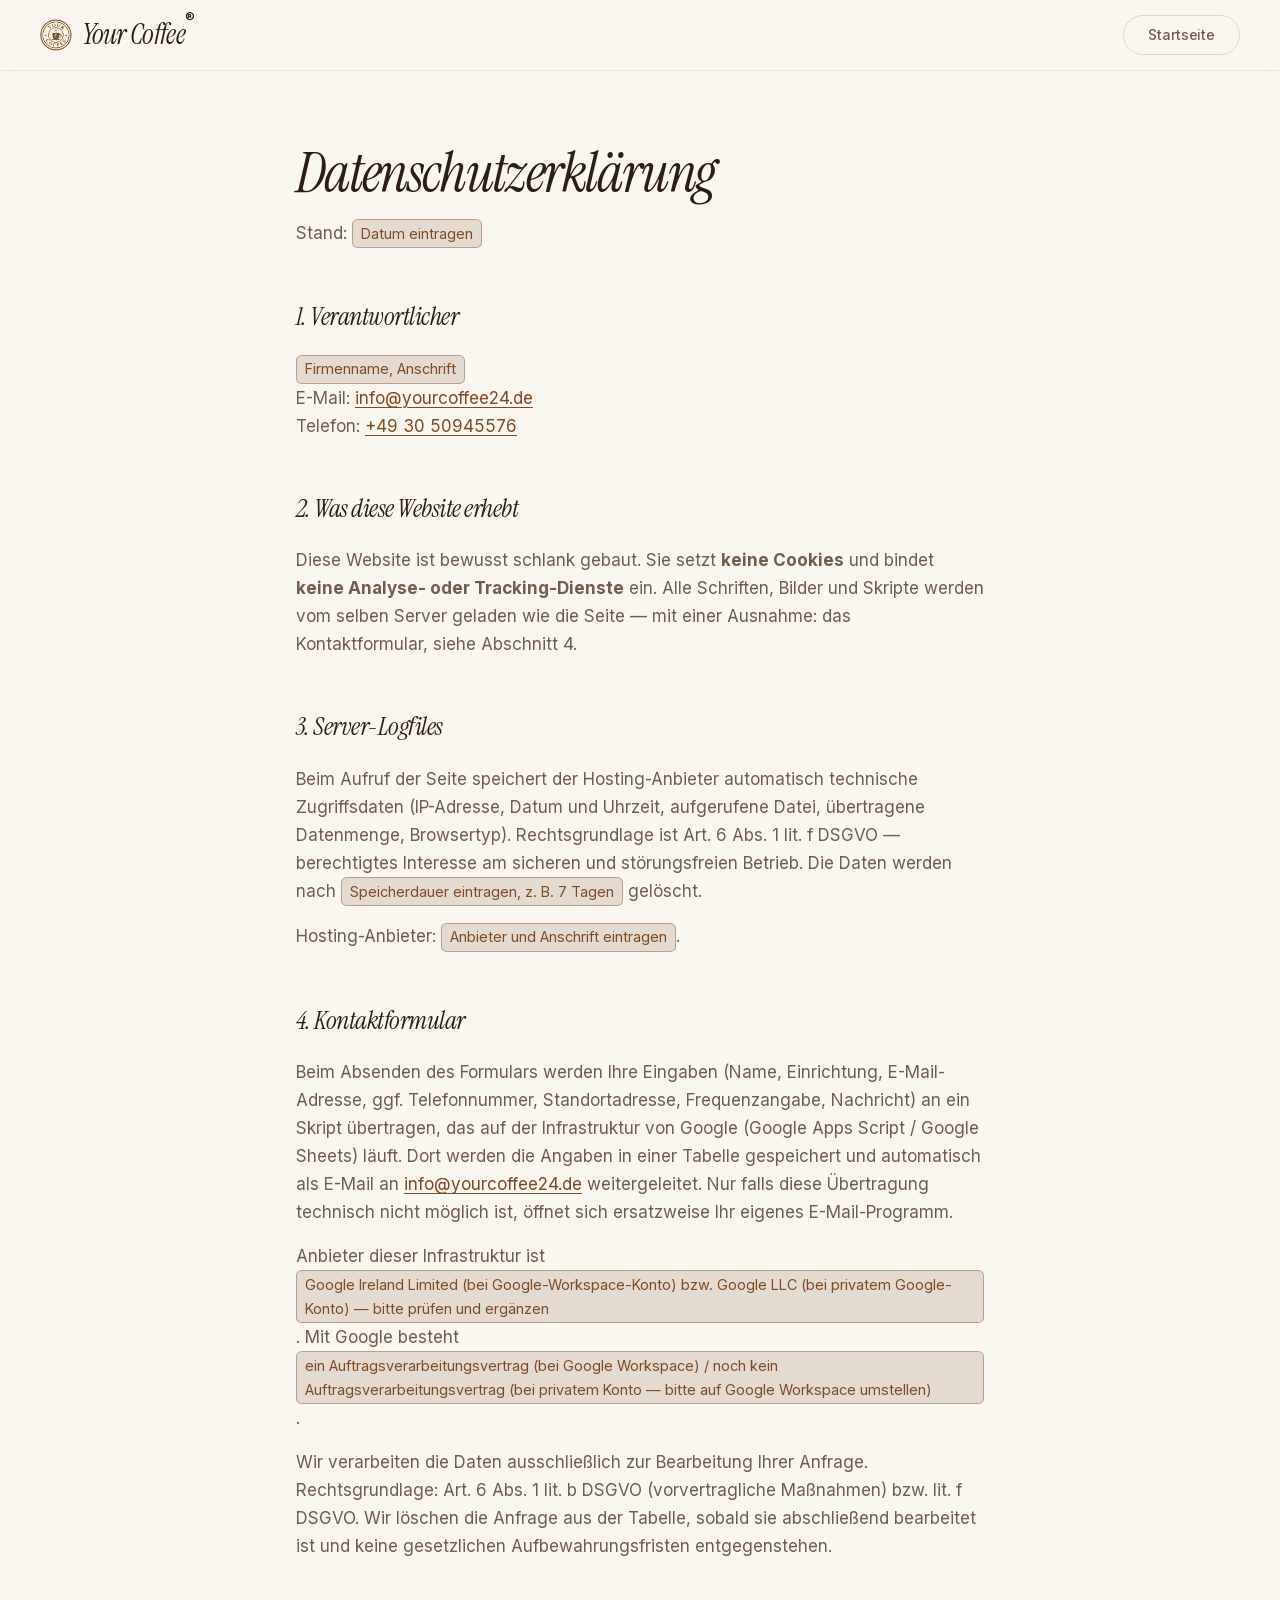
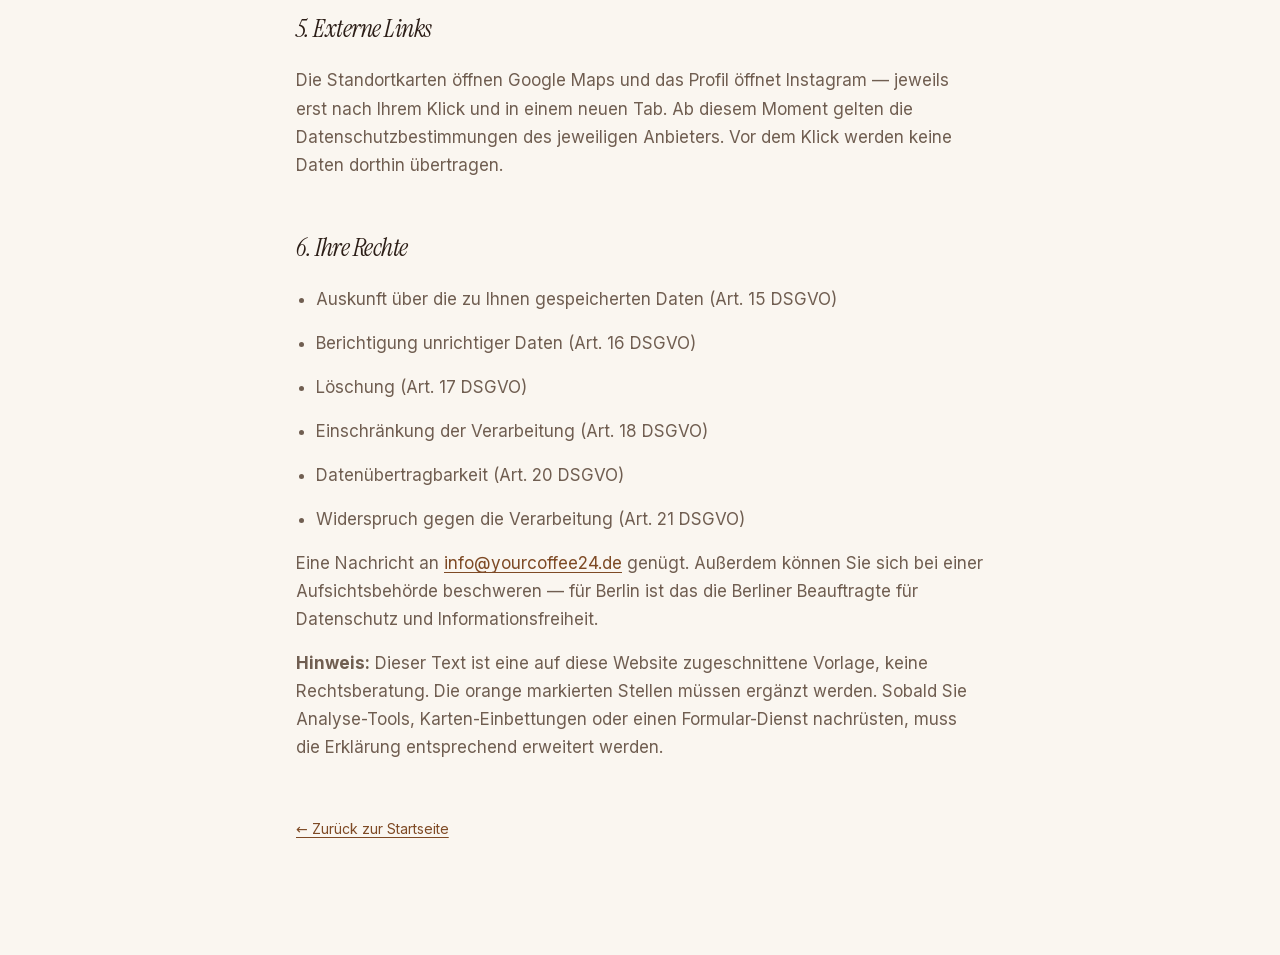
==== datenschutz.html @ 0f033a49 "Your Coffee website: hero, konzept, technik, vorteile, einsatzbereiche, standorte, kontakt Statische" ====
<!doctype html>
<html lang="de">
<head>
<meta charset="utf-8">
<meta name="viewport" content="width=device-width, initial-scale=1">
<title>Datenschutzerklärung – Your Coffee</title>
<meta name="robots" content="noindex">
<link rel="icon" href="assets/img/favicon.png" type="image/png">
<link rel="stylesheet" href="assets/css/style.css">
</head>
<body>

<header class="nav is-stuck">
  <div class="nav__inner">
    <a class="brand" href="index.html">
      <img class="brand__mark" src="assets/img/logo.png" alt="" width="229" height="229">
      <span class="brand__word">Your Coffee<sup>®</sup></span>
    </a>
    <a class="btn btn--ghost" href="index.html">Startseite</a>
  </div>
</header>

<main class="wrap legal">
  <h1>Datenschutzerklärung</h1>
  <p>Stand: <span class="todo">Datum eintragen</span></p>

  <h2>1. Verantwortlicher</h2>
  <p>
    <span class="todo">Firmenname, Anschrift</span><br>
    E-Mail: <a href="mailto:info@yourcoffee24.de">info@yourcoffee24.de</a><br>
    Telefon: <a href="tel:+493050945576">+49 30 50945576</a>
  </p>

  <h2>2. Was diese Website erhebt</h2>
  <p>
    Diese Website ist bewusst schlank gebaut. Sie setzt <strong>keine Cookies</strong> und
    bindet <strong>keine Analyse- oder Tracking-Dienste</strong> ein. Alle Schriften, Bilder und
    Skripte werden vom selben Server geladen wie die Seite — mit einer Ausnahme: das
    Kontaktformular, siehe Abschnitt 4.
  </p>

  <h2>3. Server-Logfiles</h2>
  <p>
    Beim Aufruf der Seite speichert der Hosting-Anbieter automatisch technische Zugriffsdaten
    (IP-Adresse, Datum und Uhrzeit, aufgerufene Datei, übertragene Datenmenge, Browsertyp).
    Rechtsgrundlage ist Art. 6 Abs. 1 lit. f DSGVO — berechtigtes Interesse am sicheren und
    störungsfreien Betrieb. Die Daten werden nach <span class="todo">Speicherdauer eintragen,
    z. B. 7 Tagen</span> gelöscht.
  </p>
  <p>Hosting-Anbieter: <span class="todo">Anbieter und Anschrift eintragen</span>.</p>

  <h2>4. Kontaktformular</h2>
  <p>
    Beim Absenden des Formulars werden Ihre Eingaben (Name, Einrichtung, E-Mail-Adresse,
    ggf. Telefonnummer, Standortadresse, Frequenzangabe, Nachricht) an ein Skript übertragen,
    das auf der Infrastruktur von Google (Google Apps Script / Google Sheets) läuft. Dort werden
    die Angaben in einer Tabelle gespeichert und automatisch als E-Mail an
    <a href="mailto:info@yourcoffee24.de">info@yourcoffee24.de</a> weitergeleitet. Nur falls diese
    Übertragung technisch nicht möglich ist, öffnet sich ersatzweise Ihr eigenes E-Mail-Programm.
  </p>
  <p>
    Anbieter dieser Infrastruktur ist <span class="todo">Google Ireland Limited (bei Google-Workspace-Konto)
    bzw. Google LLC (bei privatem Google-Konto) — bitte prüfen und ergänzen</span>. Mit Google besteht
    <span class="todo">ein Auftragsverarbeitungsvertrag (bei Google Workspace) / noch kein
    Auftragsverarbeitungsvertrag (bei privatem Konto — bitte auf Google Workspace umstellen)</span>.
  </p>
  <p>
    Wir verarbeiten die Daten ausschließlich zur Bearbeitung Ihrer Anfrage. Rechtsgrundlage:
    Art. 6 Abs. 1 lit. b DSGVO (vorvertragliche Maßnahmen) bzw. lit. f DSGVO. Wir löschen die
    Anfrage aus der Tabelle, sobald sie abschließend bearbeitet ist und keine gesetzlichen
    Aufbewahrungsfristen entgegenstehen.
  </p>

  <h2>5. Externe Links</h2>
  <p>
    Die Standortkarten öffnen Google Maps und das Profil öffnet Instagram — jeweils erst nach
    Ihrem Klick und in einem neuen Tab. Ab diesem Moment gelten die Datenschutzbestimmungen des
    jeweiligen Anbieters. Vor dem Klick werden keine Daten dorthin übertragen.
  </p>

  <h2>6. Ihre Rechte</h2>
  <ul>
    <li>Auskunft über die zu Ihnen gespeicherten Daten (Art. 15 DSGVO)</li>
    <li>Berichtigung unrichtiger Daten (Art. 16 DSGVO)</li>
    <li>Löschung (Art. 17 DSGVO)</li>
    <li>Einschränkung der Verarbeitung (Art. 18 DSGVO)</li>
    <li>Datenübertragbarkeit (Art. 20 DSGVO)</li>
    <li>Widerspruch gegen die Verarbeitung (Art. 21 DSGVO)</li>
  </ul>
  <p>
    Eine Nachricht an <a href="mailto:info@yourcoffee24.de">info@yourcoffee24.de</a> genügt.
    Außerdem können Sie sich bei einer Aufsichtsbehörde beschweren — für Berlin ist das die
    Berliner Beauftragte für Datenschutz und Informationsfreiheit.
  </p>

  <p><strong>Hinweis:</strong> Dieser Text ist eine auf diese Website zugeschnittene Vorlage,
  keine Rechtsberatung. Die orange markierten Stellen müssen ergänzt werden. Sobald Sie
  Analyse-Tools, Karten-Einbettungen oder einen Formular-Dienst nachrüsten, muss die Erklärung
  entsprechend erweitert werden.</p>

  <a class="legal__back" href="index.html">← Zurück zur Startseite</a>
</main>

</body>
</html>
---- assets/css/style.css ----
/* ============================================================
   YOUR COFFEE — Espresso Dark
   Display: Instrument Serif · Body: Inter
   ============================================================ */

/* ---------- Fonts (self-hosted, funktioniert auch offline) ---------- */
@font-face{font-family:'Instrument Serif';font-style:normal;font-weight:400;font-display:swap;
  src:url(../fonts/instrument-serif-latin.woff2) format('woff2');
  unicode-range:U+0000-00FF,U+0131,U+0152-0153,U+02BB-02BC,U+02C6,U+02DA,U+02DC,U+2000-206F,U+2074,U+20AC,U+2122,U+2191,U+2193,U+2212,U+2215,U+FEFF,U+FFFD;}
@font-face{font-family:'Instrument Serif';font-style:normal;font-weight:400;font-display:swap;
  src:url(../fonts/instrument-serif-latin-ext.woff2) format('woff2');
  unicode-range:U+0100-02BA,U+02BD-02C5,U+02C7-02CC,U+02CE-02D7,U+02DD-02FF,U+0304,U+0308,U+0329,U+1E00-1E9F,U+1EF2-1EFF,U+2020,U+20A0-20AB,U+20AD-20C0,U+2113,U+2C60-2C7F,U+A720-A7FF;}
@font-face{font-family:'Instrument Serif';font-style:italic;font-weight:400;font-display:swap;
  src:url(../fonts/instrument-serif-italic-latin.woff2) format('woff2');}
@font-face{font-family:'Inter';font-style:normal;font-weight:100 900;font-display:swap;
  src:url(../fonts/inter-latin.woff2) format('woff2');
  unicode-range:U+0000-00FF,U+0131,U+0152-0153,U+02BB-02BC,U+02C6,U+02DA,U+02DC,U+2000-206F,U+2074,U+20AC,U+2122,U+2191,U+2193,U+2212,U+2215,U+FEFF,U+FFFD;}
@font-face{font-family:'Inter';font-style:normal;font-weight:100 900;font-display:swap;
  src:url(../fonts/inter-latin-ext.woff2) format('woff2');
  unicode-range:U+0100-02BA,U+02BD-02C5,U+02C7-02CC,U+02CE-02D7,U+02DD-02FF,U+0304,U+0308,U+0329,U+1E00-1E9F,U+1EF2-1EFF,U+2020,U+20A0-20AB,U+20AD-20C0,U+2113,U+2C60-2C7F,U+A720-A7FF;}

/* ---------- Tokens ---------- */
:root{
  /* Warmes Creme, überall außer im Hero */
  --background:36 48% 96%;
  --surface:33 40% 91%;
  --foreground:20 32% 13%;
  --muted-foreground:24 16% 38%;
  --primary:6 78% 45%;
  --primary-hover:6 78% 39%;
  --primary-foreground:0 0% 100%;
  --secondary:32 30% 90%;
  --muted:32 30% 90%;
  --accent:32 30% 90%;
  --border:30 20% 84%;
  --input:30 20% 89%;
  --crema:25 55% 32%;
  --red:6 78% 45%;
  --red-foreground:0 0% 100%;
  --screen:168 44% 34%;

  --font-display:'Instrument Serif',ui-serif,Georgia,serif;
  --font-body:'Inter',ui-sans-serif,system-ui,-apple-system,'Segoe UI',sans-serif;

  --wrap:80rem;
  --pad:clamp(1.25rem,4vw,2.5rem);
  --sec:clamp(5.5rem,11vw,9.5rem);
  --r:1.25rem;
  --ease:cubic-bezier(.16,1,.3,1);
  --flow:cubic-bezier(.22,1,.36,1);
}

/* Der Hero bleibt ein eigener, dunkler, kinematischer Moment */
.hero{
  --background:24 34% 5%;
  --surface:26 22% 8%;
  --foreground:39 62% 94%;
  --muted-foreground:36 30% 74%;
  --border:28 14% 22%;
  --crema:34 58% 62%;
}

*,*::before,*::after{box-sizing:border-box}
html{-webkit-text-size-adjust:100%;scroll-behavior:smooth;scroll-padding-top:5.5rem}
body{
  margin:0;
  background:hsl(var(--background));
  color:hsl(var(--foreground));
  font-family:var(--font-body);
  font-size:clamp(.975rem,.93rem + .18vw,1.0625rem);
  font-weight:400;
  line-height:1.65;
  -webkit-font-smoothing:antialiased;
  overflow-x:hidden;
}
img{max-width:100%;height:auto;display:block}
a{color:inherit;text-decoration:none}
h1,h2,h3{margin:0;font-weight:400}
p{margin:0}
ul,ol,dl{margin:0;padding:0;list-style:none}
button,input,select,textarea{font:inherit;color:inherit}

::selection{background:hsl(var(--crema)/.32)}
:focus-visible{outline:2px solid hsl(var(--crema));outline-offset:3px;border-radius:.35rem}

.skip-link{position:fixed;top:.5rem;left:.5rem;z-index:200;padding:.6rem 1rem;border-radius:.6rem;
  background:hsl(var(--primary));color:hsl(var(--primary-foreground));transform:translateY(-160%);transition:transform .2s}
.skip-link:focus{transform:none}

.wrap{width:100%;max-width:var(--wrap);margin-inline:auto;padding-inline:var(--pad)}

/* ============================================================
   Liquid Glass
   ============================================================ */
.glass,.btn--glass{
  background:hsl(var(--foreground)/.05);
  backdrop-filter:blur(8px) saturate(1.25);
  -webkit-backdrop-filter:blur(8px) saturate(1.25);
  border:none;
  box-shadow:inset 0 1px 1px hsl(var(--foreground)/.14);
  position:relative;
  overflow:hidden;
}
.glass::before,.btn--glass::before{
  content:'';position:absolute;inset:0;border-radius:inherit;padding:1.4px;
  background:linear-gradient(180deg,
    hsl(var(--foreground)/.35) 0%, hsl(var(--foreground)/.12) 20%,
    hsl(var(--foreground)/0) 40%, hsl(var(--foreground)/0) 60%,
    hsl(var(--foreground)/.12) 80%, hsl(var(--foreground)/.35) 100%);
  -webkit-mask:linear-gradient(#fff 0 0) content-box,linear-gradient(#fff 0 0);
  -webkit-mask-composite:xor;mask:linear-gradient(#fff 0 0) content-box,linear-gradient(#fff 0 0);mask-composite:exclude;
  pointer-events:none;
}

/* ============================================================
   Buttons
   ============================================================ */
.btn{
  display:inline-flex;align-items:center;justify-content:center;gap:.5rem;
  padding:.65rem 1.5rem;border-radius:999px;
  font-size:.875rem;font-weight:500;letter-spacing:-.01em;line-height:1.2;
  cursor:pointer;white-space:nowrap;
  transition:transform .5s var(--flow),background-color .35s,color .3s,opacity .3s,box-shadow .5s var(--flow);
}
.btn:hover{transform:scale(1.035) translateY(-1px)}
.btn:active{transform:scale(.98)}
.btn--lg{padding:1.05rem 3rem;font-size:1rem}

/* Rot = "hier fragen Sie Ihre Station an" — durchgängiges CTA-Signal */
.btn--solid{background:hsl(var(--primary));color:hsl(var(--primary-foreground));border:none;
  box-shadow:0 1px 2px hsl(6 78% 30%/.15),0 10px 24px -10px hsl(6 78% 40%/.55)}
.btn--solid:hover{background:hsl(var(--primary-hover));box-shadow:0 1px 2px hsl(6 78% 30%/.2),0 16px 32px -12px hsl(6 78% 40%/.65)}

.btn--ghost{color:hsl(var(--muted-foreground));border:1px solid hsl(var(--border))}
.btn--ghost:hover{color:hsl(var(--foreground));border-color:hsl(var(--foreground)/.35)}

/* ============================================================
   Navigation
   ============================================================ */
/* Die Nav liegt anfangs über dem dunklen Hero, später über hellen Sektionen —
   eigene Variablen statt geerbter Tokens, weil sie kein Nachfahre von .hero ist */
.nav{
  --nav-fg:39 62% 92%; --nav-fg-muted:30 13% 70%; --nav-bg:24 34% 5%; --nav-border:39 30% 92%;
  position:fixed;inset:0 0 auto 0;z-index:100;
  transition:background-color .5s var(--flow),backdrop-filter .5s
}
.nav.is-stuck{
  --nav-fg:20 32% 13%; --nav-fg-muted:24 16% 40%; --nav-bg:36 48% 96%; --nav-border:20 20% 20%;
  background:hsl(var(--nav-bg)/.78);backdrop-filter:blur(16px) saturate(1.4);-webkit-backdrop-filter:blur(16px) saturate(1.4);
  box-shadow:0 1px 0 hsl(var(--nav-fg)/.08)
}
.nav__inner{
  display:flex;align-items:center;justify-content:space-between;gap:1.5rem;
  max-width:var(--wrap);margin-inline:auto;
  padding:1.5rem var(--pad);
  transition:padding .45s var(--ease);
}
.nav.is-stuck .nav__inner{padding-block:.95rem}

.brand{display:flex;align-items:center;gap:.6rem}
.brand__mark{width:2rem;height:2rem;border-radius:50%;flex:none}
.brand__word{font-family:var(--font-display);font-size:clamp(1.35rem,1.1rem + 1vw,1.75rem);
  letter-spacing:-.025em;line-height:1;white-space:nowrap;color:hsl(var(--nav-fg));transition:color .5s var(--flow)}
.brand__word sup{font-size:.5em;font-family:var(--font-body);top:-.75em;position:relative}

.nav__links{display:none;gap:2rem}
.nav__links a{position:relative;font-size:.875rem;color:hsl(var(--nav-fg-muted));transition:color .5s var(--flow)}
.nav__links a::after{content:'';position:absolute;left:0;right:100%;bottom:-.35rem;height:1px;background:hsl(var(--primary));transition:right .4s var(--ease)}
.nav__links a:hover{color:hsl(var(--nav-fg))}
.nav__links a:hover::after,.nav__links a.is-current::after{right:0}
.nav__links a.is-current{color:hsl(var(--nav-fg))}

.nav__cta{display:none}

.nav__burger{display:grid;place-content:center;gap:.35rem;width:2.75rem;height:2.75rem;padding:0;
  background:none;border:1px solid hsl(var(--nav-fg)/.28);border-radius:999px;cursor:pointer;transition:border-color .5s var(--flow)}
.nav__burger span{display:block;width:1.05rem;height:1.5px;background:hsl(var(--nav-fg));transition:transform .35s var(--ease),opacity .25s,background-color .5s var(--flow)}
.nav__burger[aria-expanded="true"] span:first-child{transform:translateY(.425rem) rotate(45deg)}
.nav__burger[aria-expanded="true"] span:last-child{transform:translateY(-.425rem) rotate(-45deg)}

.nav__progress{height:1px;background:hsl(var(--nav-fg)/.15);opacity:0;transition:opacity .4s}
.nav.is-stuck .nav__progress{opacity:1}
.nav__progress i{display:block;height:100%;width:0;background:hsl(var(--primary))}

.mobile-menu{
  position:fixed;inset:0;z-index:99;display:flex;flex-direction:column;justify-content:center;gap:2.5rem;
  padding:6rem var(--pad) 3rem;
  background:hsl(var(--background)/.96);backdrop-filter:blur(20px);-webkit-backdrop-filter:blur(20px);
  animation:menuIn .4s var(--ease) both;
}
.mobile-menu[hidden]{display:none}
.mobile-menu nav{display:flex;flex-direction:column;gap:.25rem}
.mobile-menu nav a{font-family:var(--font-display);font-size:clamp(2rem,9vw,2.75rem);letter-spacing:-.03em;line-height:1.25;color:hsl(var(--foreground))}
.mobile-menu .btn{align-self:flex-start}
@keyframes menuIn{from{opacity:0}to{opacity:1}}

/* ============================================================
   Hero
   ============================================================ */
.hero{position:relative;isolation:isolate;min-height:100svh;display:flex;flex-direction:column;
  align-items:center;justify-content:center;text-align:center;
  padding:9rem var(--pad) 8rem}
.hero__media{position:absolute;inset:0;z-index:-1;overflow:hidden;background:hsl(var(--background))}

.hero__video{position:absolute;inset:0;width:100%;height:100%;object-fit:cover;opacity:0;transition:opacity 1.2s ease}
.hero__video.is-live{opacity:1}

/* Kinematische Station: weiche Umgebungsschicht … */
.hero__ambient{
  position:absolute;inset:-8%;
  background:url(../img/station.jpg) center 32%/cover no-repeat;
  filter:blur(46px) saturate(1.25) brightness(.42);
  transform:scale(1.15);
  animation:ambientDrift 38s ease-in-out infinite alternate;
  will-change:transform;
}
/* … und die scharfe Station als Silhouette rechts im Bild */
.hero__subject{
  position:absolute;inset:0;
  background:url(../img/station.jpg) 50% 42%/auto 108% no-repeat;
  opacity:.20;
  filter:brightness(1.25) contrast(1.05);
  mask-image:radial-gradient(120% 78% at 50% 52%,#000 24%,transparent 72%);
  -webkit-mask-image:radial-gradient(120% 78% at 50% 52%,#000 24%,transparent 72%);
  animation:subjectDrift 30s ease-in-out infinite alternate;
  will-change:transform;
}
@keyframes ambientDrift{
  from{transform:scale(1.13) translate3d(-1.2%,0.8%,0)}
  to  {transform:scale(1.24) translate3d(1.4%,-1.4%,0)}
}
@keyframes subjectDrift{
  from{transform:scale(1.02) translate3d(0,1%,0)}
  to  {transform:scale(1.10) translate3d(0,-1.5%,0)}
}

/* Dampf */
.hero__steam{position:absolute;left:50%;bottom:34%;width:min(38rem,80vw);height:46%;transform:translateX(-50%);pointer-events:none}
.hero__steam span{
  position:absolute;left:calc(50% + var(--x));bottom:0;
  width:8.5rem;height:8.5rem;margin-left:-4.25rem;border-radius:50%;
  background:radial-gradient(circle,hsl(36 40% 88%/.16),transparent 68%);
  filter:blur(14px);
  opacity:0;
  animation:steam 17.5s linear infinite;
  animation-delay:var(--d);
  scale:var(--s);
}
@keyframes steam{
  0%{opacity:0;transform:translateY(0) scale(.5)}
  18%{opacity:.85}
  70%{opacity:.35}
  100%{opacity:0;transform:translateY(-140%) scale(1.9)}
}

.hero__scrim{position:absolute;inset:0;
  background:
    linear-gradient(180deg,hsl(var(--background)/.86) 0%,hsl(var(--background)/.34) 32%,hsl(var(--background)/.52) 66%,hsl(var(--background)) 100%);
}
.hero__grain{position:absolute;inset:-50%;opacity:.055;mix-blend-mode:overlay;pointer-events:none;
  background-image:url("data:image/svg+xml,%3Csvg xmlns='http://www.w3.org/2000/svg' width='160' height='160'%3E%3Cfilter id='n'%3E%3CfeTurbulence type='fractalNoise' baseFrequency='.85' numOctaves='3'/%3E%3C/filter%3E%3Crect width='160' height='160' filter='url(%23n)'/%3E%3C/svg%3E");
  animation:grain 1.1s steps(4) infinite}
@keyframes grain{
  0%{transform:translate(0,0)}25%{transform:translate(-3%,2%)}
  50%{transform:translate(2%,-3%)}75%{transform:translate(-2%,-2%)}100%{transform:translate(0,0)}
}

.hero__content{position:relative;display:flex;flex-direction:column;align-items:center;max-width:var(--wrap)}

.hero__status{display:inline-flex;align-items:center;gap:.6rem;padding:.5rem 1.1rem;border-radius:999px;
  font-size:.75rem;letter-spacing:.06em;text-transform:uppercase;color:hsl(var(--muted-foreground))}
.hero__status .dot{width:.4rem;height:.4rem;border-radius:50%;background:hsl(var(--screen));
  box-shadow:0 0 0 0 hsl(var(--screen)/.6);animation:ping 2.6s ease-out infinite}
@keyframes ping{0%{box-shadow:0 0 0 0 hsl(var(--screen)/.55)}70%,100%{box-shadow:0 0 0 .55rem hsl(var(--screen)/0)}}

.hero__title{
  font-family:var(--font-display);
  font-size:clamp(2.75rem,8.2vw,7.5rem);
  line-height:.95;
  letter-spacing:-.031em;
  max-width:18ch;
  margin-top:2rem;
  text-wrap:balance;
  text-shadow:0 2px 28px hsl(0 0% 0%/.4);
  color:hsl(var(--foreground));
}
.hero__title em{font-style:normal;color:hsl(var(--muted-foreground))}

.hero__sub{max-width:44rem;margin-top:2rem;color:hsl(var(--muted-foreground));
  font-size:clamp(1rem,.95rem + .3vw,1.125rem);line-height:1.72;text-wrap:pretty}

.hero__actions{display:flex;flex-wrap:wrap;justify-content:center;gap:.85rem;margin-top:3rem}

.hero__scroll{position:absolute;bottom:2.25rem;left:50%;translate:-50% 0;
  display:grid;place-items:center;width:2.5rem;height:3.5rem}
.hero__scroll-line{width:1px;height:2.5rem;background:linear-gradient(hsl(var(--foreground)/0),hsl(var(--foreground)/.6));
  transform-origin:top;animation:scrollLine 2.4s var(--ease) infinite}
@keyframes scrollLine{0%{transform:scaleY(0);opacity:0}35%{opacity:1}100%{transform:scaleY(1) translateY(100%);opacity:0}}

/* Einblenden beim Laden — fließend, mit leichtem "Pop" statt starrem Fade */
.rise{opacity:0;animation:fade-rise 1.05s var(--flow) both;animation-delay:calc(var(--i,0) * .13s + .15s)}
.rise[data-delay="0"]{--i:0}.rise[data-delay="1"]{--i:1}.rise[data-delay="2"]{--i:2}
.rise[data-delay="3"]{--i:3}.rise[data-delay="4"]{--i:5}
@keyframes fade-rise{
  from{opacity:0;transform:translateY(28px) scale(.96);filter:blur(6px)}
  to{opacity:1;transform:none;filter:blur(0)}
}

/* ============================================================
   Faktenband
   ============================================================ */
.ticker{position:relative;z-index:1;overflow:hidden;padding-block:1.1rem;
  border-block:1px solid hsl(var(--border));background:hsl(var(--surface))}
.ticker__track{display:flex;width:max-content;animation:tickerSlide 46s linear infinite}
.ticker:hover .ticker__track{animation-play-state:paused}
.ticker__set{display:flex;align-items:center;gap:2rem;padding-right:2rem}
.ticker__set span{font-size:.8125rem;letter-spacing:.09em;text-transform:uppercase;color:hsl(var(--muted-foreground));white-space:nowrap}
.ticker__set i{color:hsl(var(--crema));font-style:normal}
@keyframes tickerSlide{from{transform:translateX(0)}to{transform:translateX(-50%)}}

/* ============================================================
   Sektionen
   ============================================================ */
.section{position:relative;padding-block:var(--sec)}
.section--alt{background:hsl(var(--surface));border-block:1px solid hsl(var(--border))}

.eyebrow{font-size:.75rem;letter-spacing:.16em;text-transform:uppercase;color:hsl(var(--crema))}
.display{font-family:var(--font-display);font-size:clamp(2.1rem,5.2vw,4rem);line-height:1.02;
  letter-spacing:-.028em;margin-top:1.1rem;text-wrap:balance}
.display em{font-style:normal;color:hsl(var(--muted-foreground))}
.lead{margin-top:1.5rem;font-size:clamp(1.0625rem,1rem + .35vw,1.25rem);line-height:1.6;color:hsl(var(--foreground)/.88);text-wrap:pretty}
.lead--center{margin-inline:auto;max-width:46rem}
.body{margin-top:1.1rem;color:hsl(var(--muted-foreground));text-wrap:pretty}
.hint{margin-top:2rem;font-size:.8125rem;letter-spacing:.05em;color:hsl(var(--muted-foreground)/.9)}

.section__head{max-width:52rem;margin-inline:auto;text-align:center;margin-bottom:clamp(3rem,6vw,5rem)}

/* Scroll-Reveal */
.reveal{opacity:0;transform:translateY(28px);transition:opacity .8s var(--ease),transform .8s var(--ease);transition-delay:var(--rd,0ms)}
.reveal.is-in{opacity:1;transform:none}

/* ============================================================
   Konzept + Station mit Hotspots
   ============================================================ */
.konzept{display:grid;gap:clamp(3rem,6vw,5rem);align-items:center}
@media (min-width:60rem){.konzept{grid-template-columns:1fr .82fr}}

.figures{display:flex;flex-wrap:wrap;gap:2.5rem;margin-top:2.75rem;
  padding-top:2rem;border-top:1px solid hsl(var(--border))}
.figures dt{font-family:var(--font-display);font-size:clamp(2.25rem,4vw,3rem);line-height:1;
  letter-spacing:-.02em;font-variant-numeric:tabular-nums}
.figures dd{margin:.35rem 0 0;font-size:.8125rem;letter-spacing:.09em;text-transform:uppercase;color:hsl(var(--muted-foreground))}

.pillars{display:grid;grid-template-columns:1fr 1fr;gap:1.25rem 1.5rem;margin-top:2.25rem}
.pillars strong{display:block;font-size:.9375rem;font-weight:500}
.pillars span{display:block;margin-top:.2rem;font-size:.8125rem;color:hsl(var(--muted-foreground))}

.station{margin:0}
.station__frame{position:relative;border-radius:var(--r);overflow:hidden;
  border:1px solid hsl(var(--border));background:hsl(var(--background));
  box-shadow:0 3rem 6rem -3rem hsl(0 0% 0%/.9)}
.station__frame img{width:100%}

.hot{position:absolute;left:var(--x);top:var(--y);translate:-50% -50%;
  width:1.65rem;height:1.65rem;padding:0;border-radius:50%;cursor:pointer;
  background:hsl(var(--foreground)/.14);border:1px solid hsl(var(--foreground)/.55);
  backdrop-filter:blur(3px);-webkit-backdrop-filter:blur(3px);
  transition:background-color .3s,transform .4s var(--ease)}
.hot::before{content:'';position:absolute;inset:0;border-radius:50%;
  box-shadow:0 0 0 0 hsl(var(--crema)/.55);animation:ping 3s ease-out infinite}
.hot::after{content:'';position:absolute;inset:0;margin:auto;width:.35rem;height:.35rem;
  border-radius:50%;background:hsl(var(--foreground))}
.hot:hover,.hot.is-open{background:hsl(var(--crema));transform:scale(1.15)}
.hot.is-open::before{animation:none}

.hot__card{position:absolute;left:0;right:0;bottom:0;z-index:3;
  padding:1.25rem 3rem 1.35rem 1.35rem;
  background:hsl(var(--background)/.9);backdrop-filter:blur(16px);-webkit-backdrop-filter:blur(16px);
  border-top:1px solid hsl(var(--border));
  animation:cardIn .45s var(--ease) both}
.hot__card[hidden]{display:none}
.hot__card strong{display:block;font-family:var(--font-display);font-size:1.4rem;font-weight:400;letter-spacing:-.02em}
.hot__card p{margin-top:.35rem;font-size:.9rem;line-height:1.55;color:hsl(var(--muted-foreground))}
.hot__close{position:absolute;top:.85rem;right:.85rem;width:2rem;height:2rem;
  display:grid;place-items:center;font-size:1.35rem;line-height:1;
  background:none;border:1px solid hsl(var(--border));border-radius:50%;cursor:pointer;
  color:hsl(var(--muted-foreground))}
.hot__close:hover{color:hsl(var(--foreground))}
@keyframes cardIn{from{opacity:0;transform:translateY(18px)}to{opacity:1;transform:none}}

/* ============================================================
   Technik
   ============================================================ */
.technik{display:grid;gap:clamp(3rem,6vw,4.5rem);align-items:center}
@media (min-width:64rem){.technik{grid-template-columns:.9fr 1.1fr}}

.technik__machine{width:min(20rem,72%);margin-inline:auto;
  filter:drop-shadow(0 2.5rem 3.5rem hsl(0 0% 0%/.65));
  animation:float 9s ease-in-out infinite}
@keyframes float{0%,100%{transform:translateY(0)}50%{transform:translateY(-.75rem)}}

.specs{margin-top:2.5rem;border-top:1px solid hsl(var(--border))}
.specs div{display:flex;justify-content:space-between;gap:1.5rem;align-items:baseline;
  padding:.85rem 0;border-bottom:1px solid hsl(var(--border))}
.specs dt{font-size:.75rem;letter-spacing:.12em;text-transform:uppercase;color:hsl(var(--muted-foreground));flex:none}
.specs dd{margin:0;text-align:right;font-size:.9375rem}

/* ---------- Signature: das bedienbare Display ---------- */
.device{position:relative;max-width:34rem;margin-inline:auto}
.device__bezel{
  position:relative;padding:.7rem;border-radius:1.5rem;
  background:linear-gradient(160deg,hsl(26 12% 16%),hsl(24 12% 8%));
  box-shadow:0 2.5rem 5rem -2rem hsl(0 0% 0%/.85),inset 0 1px 0 hsl(0 0% 100%/.07);
}
.device__bezel::after{content:'';position:absolute;left:0;right:0;bottom:-.35rem;height:.35rem;
  border-radius:0 0 1.2rem 1.2rem;background:hsl(0 84% 52%/.75);filter:blur(.5px)}

/* Das Display ist ein physisches Bauteil — eigene, theme-unabhängige Textfarbe,
   damit es unabhängig vom Seitenhintergrund immer lesbar bleibt */
.screen{position:relative;aspect-ratio:16/11;border-radius:1rem;overflow:hidden;
  --scr-fg:39 34% 93%;
  background:radial-gradient(120% 100% at 50% 0%,hsl(200 18% 12%),hsl(210 20% 6%));
  box-shadow:inset 0 0 0 1px hsl(0 0% 100%/.06),inset 0 0 4rem hsl(0 0% 0%/.6)}
.screen::after{content:'';position:absolute;inset:0;pointer-events:none;
  background:linear-gradient(105deg,hsl(0 0% 100%/.07) 0%,hsl(0 0% 100%/0) 38%)}

.screen__view{position:absolute;inset:0;display:flex;flex-direction:column;
  padding:clamp(.75rem,2.2vw,1.15rem);
  opacity:0;visibility:hidden;transform:scale(.985);
  transition:opacity .4s var(--ease),transform .5s var(--ease),visibility .4s}
.screen__view.is-active{opacity:1;visibility:visible;transform:none}

.screen__bar{display:flex;justify-content:space-between;align-items:center;
  padding-bottom:.6rem;border-bottom:1px solid hsl(var(--screen)/.18)}
.screen__brand{font-size:.6875rem;font-weight:500;letter-spacing:.22em;color:hsl(var(--scr-fg)/.85)}
.screen__state{font-size:.625rem;letter-spacing:.12em;text-transform:uppercase;color:hsl(var(--screen))}
.screen__ask{margin:.7rem 0 .55rem;font-family:var(--font-display);font-size:1.05rem;color:hsl(var(--scr-fg)/.8)}

.drinks{flex:1;display:grid;grid-template-columns:repeat(4,1fr);grid-template-rows:repeat(2,1fr);gap:.4rem}
.drink{
  display:flex;flex-direction:column;align-items:center;justify-content:center;gap:.4rem;
  padding:.4rem .25rem;cursor:pointer;
  border:1px solid hsl(var(--screen)/.22);border-radius:.55rem;
  background:linear-gradient(180deg,hsl(var(--screen)/.09),hsl(var(--screen)/.02));
  font-size:.625rem;font-weight:500;line-height:1.25;text-align:center;letter-spacing:-.005em;
  color:hsl(var(--scr-fg)/.92);
  transition:background-color .25s,border-color .25s,transform .3s var(--ease)}
.drink:hover{background:hsl(var(--screen)/.2);border-color:hsl(var(--screen)/.55);transform:translateY(-2px)}
.drink:active{transform:scale(.97)}
.drink__cup{
  display:block;width:1.1rem;height:1.1rem;flex:none;border-radius:.3rem;
  box-shadow:inset 0 0 0 1px hsl(0 0% 100%/.16)}

/* Zahlen */
.pay{flex:1;display:flex;flex-direction:column;align-items:center;justify-content:center;gap:.5rem}
.pay__wave{display:flex;align-items:center;gap:.28rem;height:3rem}
.pay__wave i{display:block;width:.3rem;border-radius:999px;background:hsl(var(--screen));
  animation:wave 1.15s ease-in-out infinite}
.pay__wave i:nth-child(1){height:1rem;animation-delay:0s}
.pay__wave i:nth-child(2){height:1.9rem;animation-delay:.12s}
.pay__wave i:nth-child(3){height:2.8rem;animation-delay:.24s}
@keyframes wave{0%,100%{opacity:.25;transform:scaleY(.7)}50%{opacity:1;transform:scaleY(1)}}
.pay__title{font-family:var(--font-display);font-size:clamp(1.15rem,3vw,1.6rem);letter-spacing:-.02em;color:hsl(var(--scr-fg))}
.pay__note{font-size:.6875rem;letter-spacing:.14em;text-transform:uppercase;color:hsl(var(--scr-fg)/.6)}

/* Zubereitung */
.brew{flex:1;display:flex;align-items:center;justify-content:center;gap:clamp(1rem,4vw,2.25rem)}
.cup{width:clamp(4.5rem,14vw,6.5rem);height:auto;flex:none}
.cup__bg{fill:hsl(210 20% 9%)}
.cup__wall{fill:none;stroke:hsl(var(--scr-fg)/.55);stroke-width:2.5}
.cup__lip{fill:none;stroke:hsl(var(--scr-fg)/.55);stroke-width:3;stroke-linecap:round}
.cup__fill rect{transition:y .5s linear,height .5s linear}
.brew__meta{min-width:0;color:hsl(var(--scr-fg))}
.brew__ml{font-family:var(--font-display);font-size:clamp(2.25rem,7vw,3.25rem);line-height:1;
  letter-spacing:-.03em;font-variant-numeric:tabular-nums}
.brew__ml small{font-family:var(--font-body);font-size:.75rem;letter-spacing:.12em;margin-left:.35rem;color:hsl(var(--scr-fg)/.6)}
.brew__name{margin-top:.45rem;font-size:.8125rem;color:hsl(var(--scr-fg)/.65)}
.brew__bar{margin-top:.9rem;height:2px;width:min(11rem,40vw);background:hsl(var(--scr-fg)/.16);border-radius:999px;overflow:hidden}
.brew__bar i{display:block;height:100%;width:0;background:hsl(var(--screen));transition:width .35s linear}

/* Fertig */
.done{flex:1;display:flex;flex-direction:column;align-items:center;justify-content:center;gap:.35rem}
.done__check{width:2.75rem;height:2.75rem;fill:none;stroke:hsl(var(--screen));stroke-width:3.5;
  stroke-linecap:round;stroke-linejoin:round;stroke-dasharray:60;stroke-dashoffset:60}
.screen__view.is-active .done__check{animation:draw .6s var(--ease) .1s forwards}
@keyframes draw{to{stroke-dashoffset:0}}
.done__title{font-family:var(--font-display);font-size:clamp(1.4rem,4vw,2rem);letter-spacing:-.025em;color:hsl(var(--scr-fg))}
.done__note{font-size:.6875rem;letter-spacing:.14em;text-transform:uppercase;color:hsl(var(--scr-fg)/.6)}

/* Schrittanzeige */
.device__steps{display:flex;justify-content:center;gap:.5rem;margin-top:1.5rem}
.device__steps span{position:relative;padding:.3rem .95rem;border-radius:999px;
  font-size:.6875rem;letter-spacing:.14em;text-transform:uppercase;
  color:hsl(var(--muted-foreground)/.75);border:1px solid transparent;transition:color .35s,border-color .35s,background-color .35s}
.device__steps span.is-on{color:hsl(var(--foreground));border-color:hsl(var(--border));background:hsl(var(--foreground)/.05)}

.device__hint{margin-top:1.1rem;text-align:center;font-size:.8125rem;color:hsl(var(--muted-foreground))}
.device__hint span{display:block;margin-top:.2rem;color:hsl(var(--muted-foreground)/.8);font-size:.75rem}

/* ============================================================
   Ledger
   ============================================================ */
.ledger{display:grid;gap:1.25rem}
@media (min-width:56rem){.ledger{grid-template-columns:.78fr 1.22fr;gap:1.5rem;align-items:start}}

.ledger__col{padding:clamp(1.5rem,3vw,2.25rem);border-radius:var(--r);border:1px solid hsl(var(--border))}
.ledger__col--yours{background:hsl(var(--background))}
.ledger__col--ours{background:linear-gradient(180deg,hsl(var(--crema)/.07),transparent 60%);border-color:hsl(var(--crema)/.28)}

.ledger__head{display:flex;justify-content:space-between;align-items:baseline;gap:1rem;
  padding-bottom:1.1rem;margin-bottom:.5rem;border-bottom:1px solid hsl(var(--border))}
.ledger__head span{font-size:.75rem;letter-spacing:.16em;text-transform:uppercase;color:hsl(var(--muted-foreground))}
.ledger__head b{font-family:var(--font-display);font-size:2rem;font-weight:400;line-height:1}
.ledger__col--ours .ledger__head b{color:hsl(var(--crema))}

.ledger__list li{display:flex;flex-direction:column;padding:.95rem 0;border-bottom:1px solid hsl(var(--border)/.6)}
.ledger__list li:last-child{border-bottom:none;padding-bottom:0}
.ledger__list strong{font-weight:500;font-size:1rem}
.ledger__list span{margin-top:.15rem;font-size:.875rem;color:hsl(var(--muted-foreground))}
@media (min-width:56rem){
  .ledger__col--ours .ledger__list{display:grid;grid-template-columns:1fr 1fr;gap:0 2.5rem}
  .ledger__col--ours .ledger__list li:nth-last-child(2){border-bottom:none}
}

.ledger__note{max-width:44rem;margin:2.5rem auto 0;text-align:center;color:hsl(var(--muted-foreground));text-wrap:pretty}

/* ============================================================
   Standorte
   ============================================================ */
.places{display:grid;gap:1.25rem}
@media (min-width:40rem){.places{grid-template-columns:repeat(2,1fr)}}
@media (min-width:68rem){.places{grid-template-columns:repeat(4,1fr)}}

.place{display:flex;flex-direction:column;padding:1.75rem 1.5rem;border-radius:var(--r);
  border:1px solid hsl(var(--border));background:hsl(var(--surface));
  transition:border-color .4s,background-color .4s,transform .5s var(--ease)}
.place:hover{border-color:hsl(var(--foreground)/.3);transform:translateY(-4px)}
.place--ghost{background:transparent;border-style:dashed}
.place--ghost:hover{border-color:hsl(var(--crema)/.6);border-style:solid}

.place__live{display:inline-flex;align-items:center;gap:.45rem;
  font-size:.625rem;letter-spacing:.16em;text-transform:uppercase;color:hsl(var(--muted-foreground))}
.place__live i{width:.4rem;height:.4rem;border-radius:50%;background:hsl(var(--screen));animation:ping 3s ease-out infinite}
.place__live--soon i{background:hsl(var(--crema))}

.place h3{margin-top:1.25rem;font-family:var(--font-display);font-size:1.5rem;line-height:1.15;letter-spacing:-.02em}
.place h3 small{display:block;font-size:.8125rem;font-family:var(--font-body);letter-spacing:0;
  color:hsl(var(--muted-foreground));margin-top:.3rem}
.place p{margin-top:.85rem;font-size:.875rem;line-height:1.55;color:hsl(var(--muted-foreground))}
.place__link{margin-top:auto;padding-top:1.5rem;font-size:.8125rem;color:hsl(var(--crema))}
.place__link::after{content:' →'}

.usecases{display:grid;grid-template-columns:repeat(2,1fr);gap:1px;
  background:hsl(var(--border));border:1px solid hsl(var(--border));border-radius:var(--r);overflow:hidden}
@media (min-width:36rem){.usecases{grid-template-columns:repeat(4,1fr)}}
.usecases li{display:flex;flex-direction:column;align-items:center;gap:.85rem;
  padding:2rem 1rem;text-align:center;background:hsl(var(--background));
  transition:background-color .4s var(--flow)}
.usecases li:hover{background:hsl(var(--surface))}
.usecases li span:last-child{font-size:.8125rem;color:hsl(var(--muted-foreground))}
.usecases__icon{display:grid;place-items:center;width:2.75rem;height:2.75rem;border-radius:50%;
  background:hsl(var(--crema)/.1);color:hsl(var(--crema));flex:none;
  transition:transform .5s var(--flow)}
.usecases li:hover .usecases__icon{transform:scale(1.08)}
.usecases__icon svg{width:1.35rem;height:1.35rem;fill:none;stroke:currentColor;
  stroke-width:1.5;stroke-linecap:round;stroke-linejoin:round}

/* ============================================================
   Kontakt
   ============================================================ */
.kontakt{display:grid;gap:clamp(3rem,6vw,4.5rem);align-items:start}
@media (min-width:62rem){.kontakt{grid-template-columns:.85fr 1.15fr}}

.direct{margin-top:3rem;border-top:1px solid hsl(var(--border))}
.direct li{display:flex;justify-content:space-between;gap:1.5rem;align-items:baseline;
  padding:1rem 0;border-bottom:1px solid hsl(var(--border))}
.direct span{font-size:.75rem;letter-spacing:.12em;text-transform:uppercase;color:hsl(var(--muted-foreground))}
.direct a{font-size:.9375rem;transition:color .3s}
.direct a:hover{color:hsl(var(--crema))}

.form{display:grid;grid-template-columns:1fr;gap:1rem}
@media (min-width:34rem){.form{grid-template-columns:1fr 1fr}}
.field{position:relative}
.field--wide{grid-column:1/-1}

.field input,.field select,.field textarea{
  width:100%;padding:1.5rem 1rem .65rem;border-radius:.85rem;
  background:hsl(var(--input)/.35);border:1px solid hsl(var(--border));
  transition:border-color .3s,background-color .3s;resize:vertical}
.field textarea{padding-top:1.7rem}
.field input:hover,.field select:hover,.field textarea:hover{border-color:hsl(var(--foreground)/.25)}
.field input:focus,.field select:focus,.field textarea:focus{
  outline:none;border-color:hsl(var(--crema));background:hsl(var(--input)/.55)}

.field label{position:absolute;left:1rem;top:1.05rem;pointer-events:none;
  font-size:.9375rem;color:hsl(var(--muted-foreground));
  transition:transform .28s var(--ease),font-size .28s var(--ease),color .28s}
.field label i{font-style:normal;opacity:.6}
.field input:focus + label,
.field input:not(:placeholder-shown) + label,
.field textarea:focus + label,
.field textarea:not(:placeholder-shown) + label,
.field select:focus + label,
.field select.has-value + label{
  transform:translateY(-.72rem);font-size:.6875rem;letter-spacing:.09em;text-transform:uppercase;
  color:hsl(var(--crema))}

.field--select::after{content:'';position:absolute;right:1.15rem;top:1.6rem;width:.5rem;height:.5rem;
  border-right:1.5px solid hsl(var(--muted-foreground));border-bottom:1.5px solid hsl(var(--muted-foreground));
  transform:rotate(45deg);pointer-events:none}
.field select{appearance:none;-webkit-appearance:none;cursor:pointer}
.field select option{background:hsl(var(--surface));color:hsl(var(--foreground))}

.field.is-invalid input,.field.is-invalid select,.field.is-invalid textarea{border-color:hsl(4 62% 52%)}

.form__legal{grid-column:1/-1;font-size:.8125rem;line-height:1.55;color:hsl(var(--muted-foreground)/.85)}
.form__legal a{text-decoration:underline;text-underline-offset:3px}
.form__submit{grid-column:1/-1;justify-self:start}
.form__status{grid-column:1/-1;min-height:1.2rem;font-size:.875rem;color:hsl(var(--screen))}
.form__status.is-error{color:hsl(4 70% 62%)}

/* ============================================================
   Footer
   ============================================================ */
.footer{border-top:1px solid hsl(var(--border));padding-block:clamp(3rem,6vw,4.5rem)}
.footer__inner{display:grid;gap:2.5rem}
@media (min-width:56rem){.footer__inner{grid-template-columns:1.2fr 1fr auto;align-items:start}}
.footer__brand{display:flex;gap:1rem;align-items:flex-start}
.footer__brand img{width:3rem;height:3rem;border-radius:50%;flex:none}
.footer__brand p{font-size:.875rem;line-height:1.6;color:hsl(var(--muted-foreground))}
.footer__nav{display:flex;flex-wrap:wrap;gap:.35rem 1.5rem}
.footer__nav a{font-size:.875rem;color:hsl(var(--muted-foreground));transition:color .3s}
.footer__nav a:hover{color:hsl(var(--foreground))}
.footer__meta{display:flex;flex-wrap:wrap;gap:.35rem 1.25rem;font-size:.8125rem;color:hsl(var(--muted-foreground))}
.footer__meta a{transition:color .3s}
.footer__meta a:hover{color:hsl(var(--foreground))}

/* ============================================================
   Rechtstexte (impressum.html / datenschutz.html)
   ============================================================ */
.legal{max-width:48rem;padding-block:max(9rem,calc(var(--sec) * .8)) calc(var(--sec) * .8)}
.legal h1{font-family:var(--font-display);font-size:clamp(2.25rem,6vw,3.5rem);letter-spacing:-.03em;line-height:1.05}
.legal h2{margin-top:3rem;font-family:var(--font-display);font-size:1.6rem;letter-spacing:-.02em}
.legal p,.legal li{margin-top:1rem;color:hsl(var(--muted-foreground));text-wrap:pretty}
.legal ul{list-style:disc;padding-left:1.25rem}
.legal a{color:hsl(var(--crema));text-decoration:underline;text-underline-offset:3px}
.legal .todo{display:inline-block;padding:.1rem .5rem;border-radius:.35rem;
  background:hsl(var(--crema)/.16);border:1px solid hsl(var(--crema)/.4);
  color:hsl(var(--crema));font-size:.85em}
.legal__back{display:inline-block;margin-top:3.5rem;font-size:.875rem;color:hsl(var(--muted-foreground))}

/* ============================================================
   Breakpoints & Motion
   ============================================================ */
@media (min-width:56rem){
  .nav__links{display:flex}
  .nav__cta{display:inline-flex}
  .nav__burger{display:none}
}
@media (max-width:56rem){
  .hero__subject{opacity:.13}
  .hero__steam{bottom:38%}
}
@media (max-width:26rem){
  .nav__inner{gap:.7rem}
  .nav__inner .btn{padding:.45rem .8rem;font-size:.75rem}
  .brand{gap:.45rem}
  .brand__mark{width:1.7rem;height:1.7rem}
  .brand__word{font-size:1.2rem}
}
@media (max-width:34rem){
  .screen{aspect-ratio:1/.84}
  .screen__ask{margin:.5rem 0 .45rem;font-size:.95rem}
  .drink{font-size:.5625rem;gap:.3rem}
  .drink__cup{width:.95rem;height:.95rem}
}

@media (prefers-reduced-motion:reduce){
  html{scroll-behavior:auto}
  *,*::before,*::after{animation-duration:.001ms !important;animation-iteration-count:1 !important;
    transition-duration:.001ms !important;scroll-behavior:auto !important}
  .rise,.reveal{opacity:1 !important;transform:none !important}
  .hero__ambient,.hero__subject{animation:none;transform:scale(1.12)}
  .hero__steam,.hero__grain{display:none}
  .ticker__track{animation:none}
}
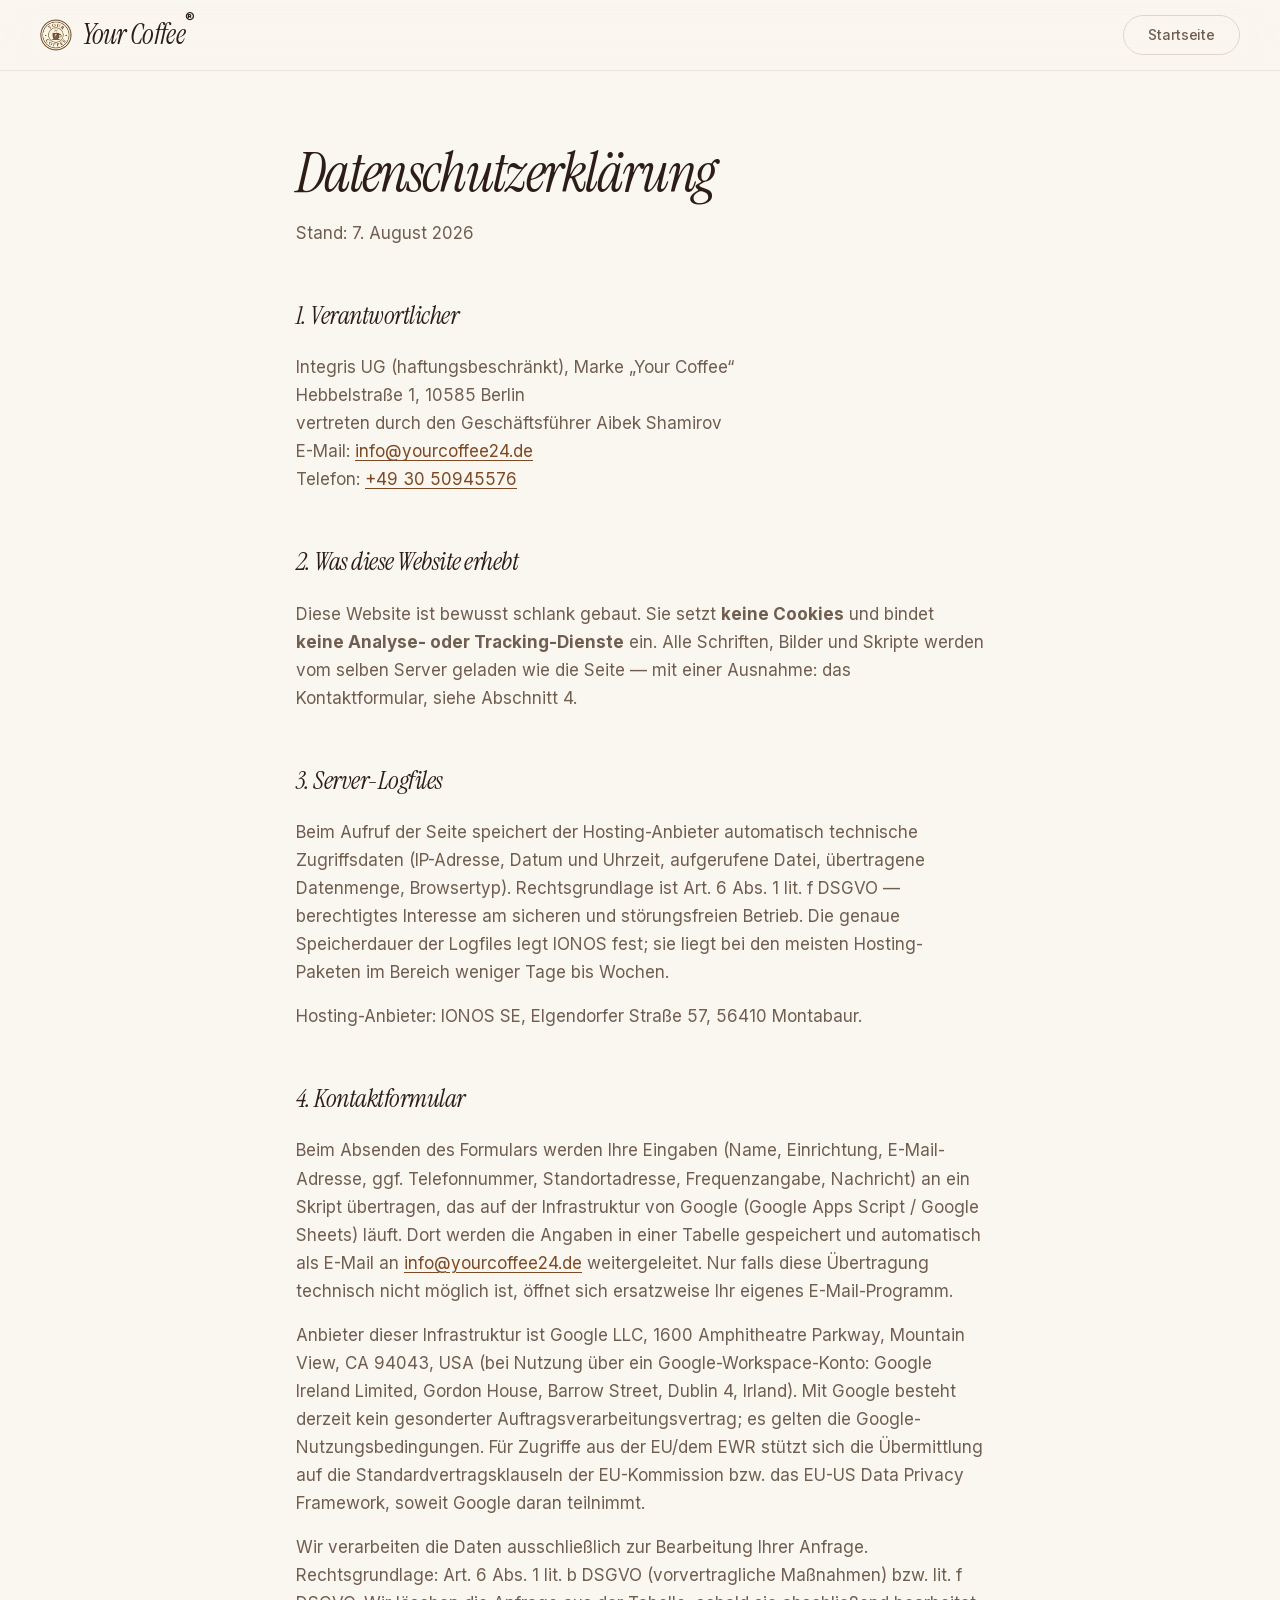
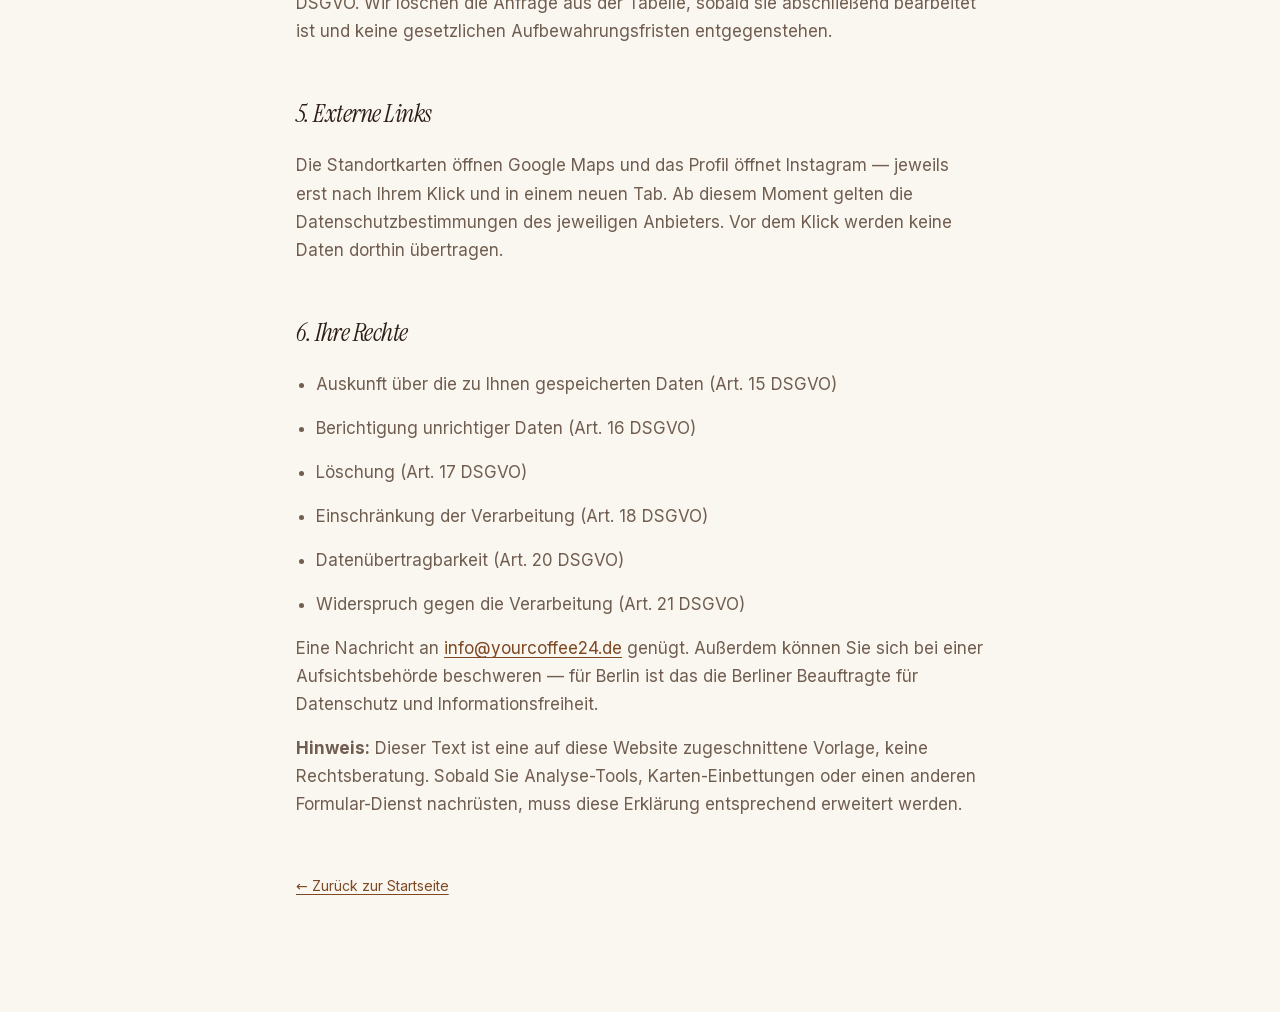
==== commit b8ca7eb4: "Impressum und Datenschutzerklärung mit echten Firmendaten ausfüllen Integris UG (haftungsbeschränkt)" ====
--- a/datenschutz.html
+++ b/datenschutz.html
@@ -22,11 +22,13 @@
 
 <main class="wrap legal">
   <h1>Datenschutzerklärung</h1>
-  <p>Stand: <span class="todo">Datum eintragen</span></p>
+  <p>Stand: 7. August 2026</p>
 
   <h2>1. Verantwortlicher</h2>
   <p>
-    <span class="todo">Firmenname, Anschrift</span><br>
+    Integris UG (haftungsbeschränkt), Marke „Your Coffee“<br>
+    Hebbelstraße 1, 10585 Berlin<br>
+    vertreten durch den Geschäftsführer Aibek Shamirov<br>
     E-Mail: <a href="mailto:info@yourcoffee24.de">info@yourcoffee24.de</a><br>
     Telefon: <a href="tel:+493050945576">+49 30 50945576</a>
   </p>
@@ -44,10 +46,10 @@
     Beim Aufruf der Seite speichert der Hosting-Anbieter automatisch technische Zugriffsdaten
     (IP-Adresse, Datum und Uhrzeit, aufgerufene Datei, übertragene Datenmenge, Browsertyp).
     Rechtsgrundlage ist Art. 6 Abs. 1 lit. f DSGVO — berechtigtes Interesse am sicheren und
-    störungsfreien Betrieb. Die Daten werden nach <span class="todo">Speicherdauer eintragen,
-    z. B. 7 Tagen</span> gelöscht.
+    störungsfreien Betrieb. Die genaue Speicherdauer der Logfiles legt IONOS fest; sie liegt
+    bei den meisten Hosting-Paketen im Bereich weniger Tage bis Wochen.
   </p>
-  <p>Hosting-Anbieter: <span class="todo">Anbieter und Anschrift eintragen</span>.</p>
+  <p>Hosting-Anbieter: IONOS SE, Elgendorfer Straße 57, 56410 Montabaur.</p>
 
   <h2>4. Kontaktformular</h2>
   <p>
@@ -59,10 +61,12 @@
     Übertragung technisch nicht möglich ist, öffnet sich ersatzweise Ihr eigenes E-Mail-Programm.
   </p>
   <p>
-    Anbieter dieser Infrastruktur ist <span class="todo">Google Ireland Limited (bei Google-Workspace-Konto)
-    bzw. Google LLC (bei privatem Google-Konto) — bitte prüfen und ergänzen</span>. Mit Google besteht
-    <span class="todo">ein Auftragsverarbeitungsvertrag (bei Google Workspace) / noch kein
-    Auftragsverarbeitungsvertrag (bei privatem Konto — bitte auf Google Workspace umstellen)</span>.
+    Anbieter dieser Infrastruktur ist Google LLC, 1600 Amphitheatre Parkway, Mountain View,
+    CA 94043, USA (bei Nutzung über ein Google-Workspace-Konto: Google Ireland Limited,
+    Gordon House, Barrow Street, Dublin 4, Irland). Mit Google besteht derzeit kein gesonderter
+    Auftragsverarbeitungsvertrag; es gelten die Google-Nutzungsbedingungen. Für Zugriffe aus der
+    EU/dem EWR stützt sich die Übermittlung auf die Standardvertragsklauseln der EU-Kommission
+    bzw. das EU-US Data Privacy Framework, soweit Google daran teilnimmt.
   </p>
   <p>
     Wir verarbeiten die Daten ausschließlich zur Bearbeitung Ihrer Anfrage. Rechtsgrundlage:
@@ -94,9 +98,8 @@
   </p>
 
   <p><strong>Hinweis:</strong> Dieser Text ist eine auf diese Website zugeschnittene Vorlage,
-  keine Rechtsberatung. Die orange markierten Stellen müssen ergänzt werden. Sobald Sie
-  Analyse-Tools, Karten-Einbettungen oder einen Formular-Dienst nachrüsten, muss die Erklärung
-  entsprechend erweitert werden.</p>
+  keine Rechtsberatung. Sobald Sie Analyse-Tools, Karten-Einbettungen oder einen anderen
+  Formular-Dienst nachrüsten, muss diese Erklärung entsprechend erweitert werden.</p>
 
   <a class="legal__back" href="index.html">← Zurück zur Startseite</a>
 </main>
